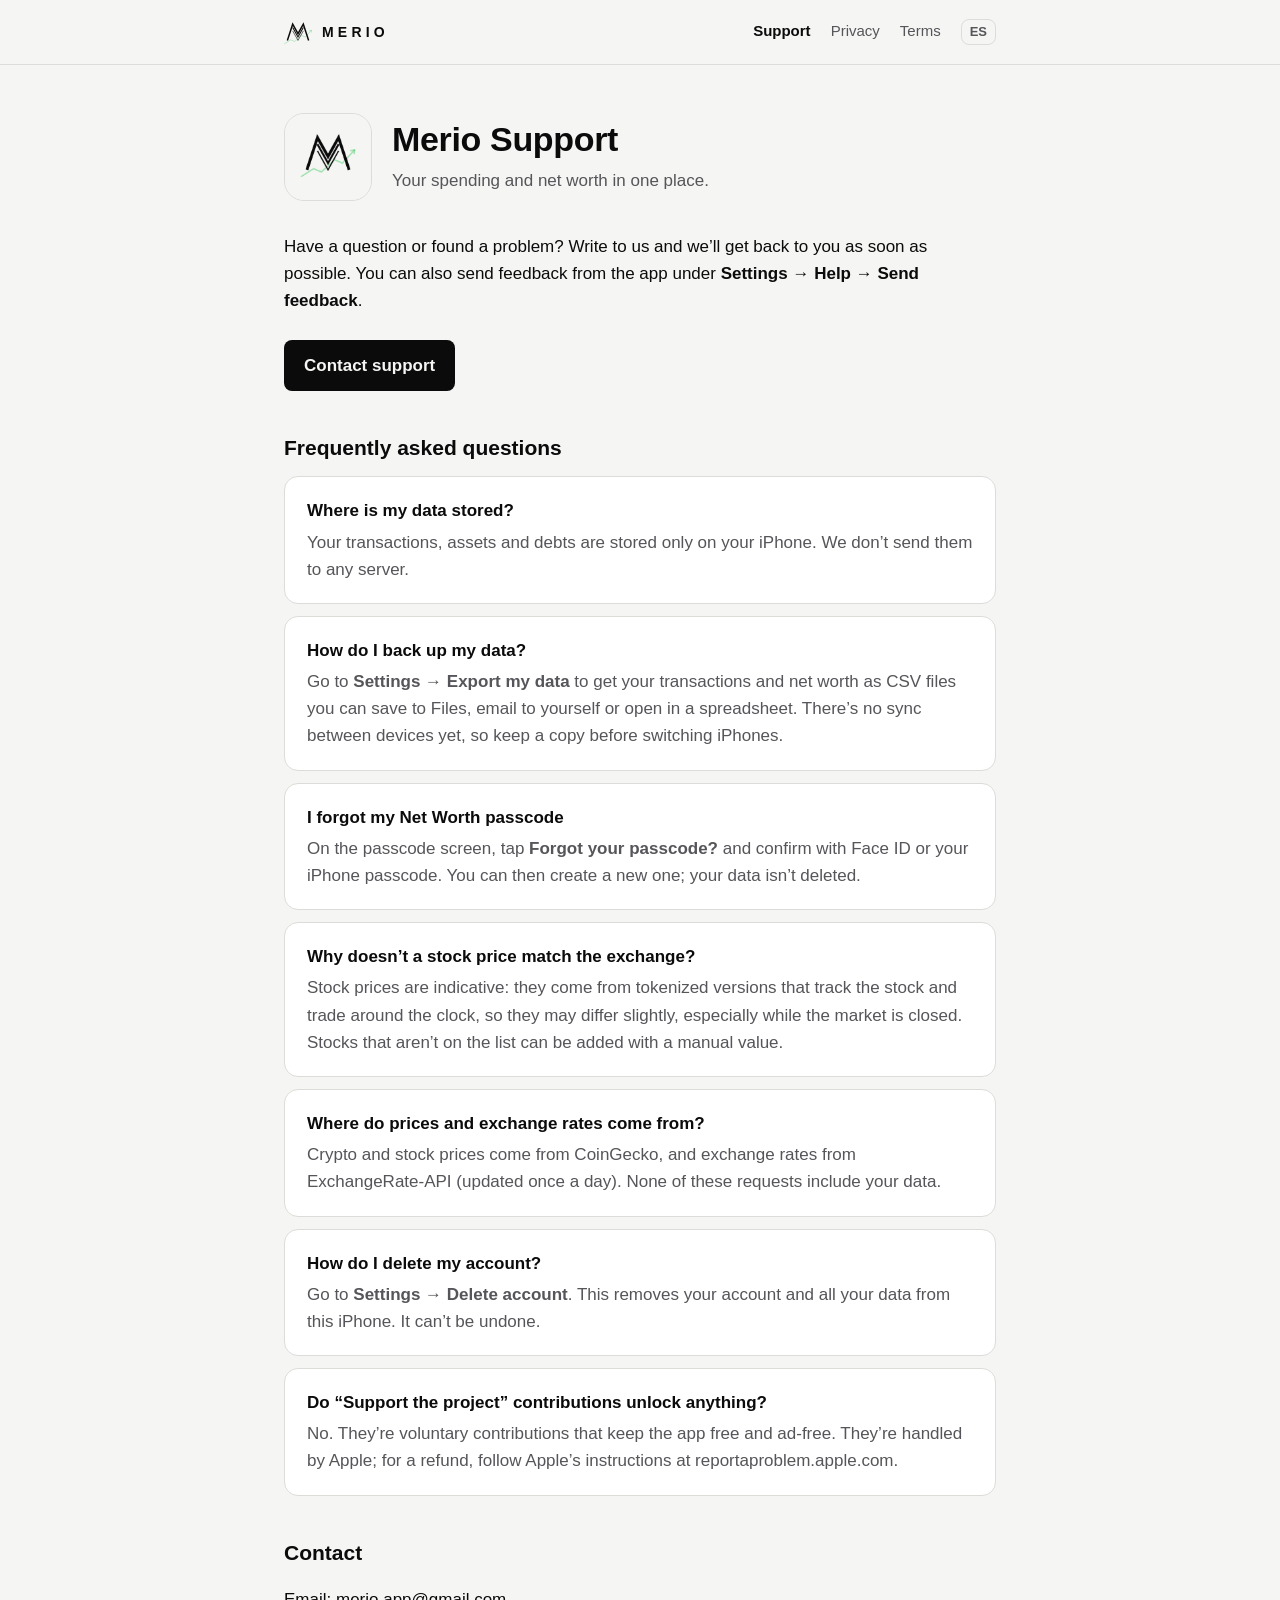
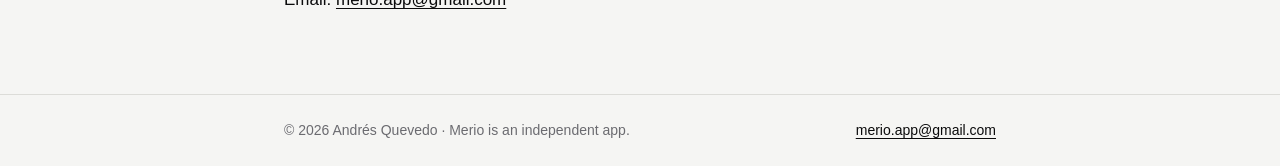
==== en/index.html @ aba3683f "Actualizar sitio de Merio (2026-11-23)" ====
<!doctype html>
<html lang="en">
<head>
<meta charset="utf-8">
<meta name="viewport" content="width=device-width,initial-scale=1">
<title>Support · Merio</title>
<meta name="description" content="Help and contact for Merio, the spending and net worth app.">
<link rel="icon" href="../icon.png">
<link rel="apple-touch-icon" href="../icon.png">
<link rel="alternate" hreflang="es" href="../">
<link rel="stylesheet" href="../style.css">
</head>
<body>
<header><div class="wrap"><a class="brand" href="../en/" aria-label="Merio"><svg class="mark" viewBox="0 0 100 100" fill="none" aria-hidden="true"><polyline points="2.00,92.00 24.00,78.00 38.00,84.00 62.00,62.00 76.00,68.00 98.00,44.00" stroke="#34C759" stroke-opacity="0.45" stroke-width="2.4" stroke-linecap="round" stroke-linejoin="round"/> <polyline points="97.01,50.93 98.00,44.00 91.18,45.59" stroke="#34C759" stroke-opacity="0.45" stroke-width="2.4" stroke-linecap="round" stroke-linejoin="round"/> <polyline points="12.00,80.00 31.00,22.00 50.00,56.00 69.00,22.00 88.00,80.00" stroke="currentColor" stroke-width="5.2" stroke-linejoin="miter"/> <polyline points="31.00,34.00 50.00,68.00 69.00,34.00" stroke="currentColor" stroke-width="3.6" stroke-linejoin="miter"/> <polyline points="31.00,46.00 50.00,80.00 69.00,46.00" stroke="currentColor" stroke-width="2.2" stroke-linejoin="miter"/></svg><span class="word">MERIO</span></a><nav><a href="../en/" aria-current=page>Support</a><a href="../en/privacy/">Privacy</a><a href="../en/terms/">Terms</a><a class="lang" href="../" hreflang="es" lang="es">ES</a></nav></div></header>
<main><div class="wrap">
<div class="hero"><img src="../icon.png" alt="Merio icon"><div><h1>Merio Support</h1><p class="lead">Your spending and net worth in one place.</p></div></div><p>Have a question or found a problem? Write to us and we’ll get back to you as soon as possible. You can also send feedback from the app under <strong>Settings → Help → Send feedback</strong>.</p><a class="contact" href="mailto:merio.app@gmail.com?subject=Merio">Contact support</a><h2>Frequently asked questions</h2><div class="faq"><div class="card"><h3>Where is my data stored?</h3><p>Your transactions, assets and debts are stored only on your iPhone. We don’t send them to any server.</p></div><div class="card"><h3>How do I back up my data?</h3><p>Go to <strong>Settings → Export my data</strong> to get your transactions and net worth as CSV files you can save to Files, email to yourself or open in a spreadsheet. There’s no sync between devices yet, so keep a copy before switching iPhones.</p></div><div class="card"><h3>I forgot my Net Worth passcode</h3><p>On the passcode screen, tap <strong>Forgot your passcode?</strong> and confirm with Face ID or your iPhone passcode. You can then create a new one; your data isn’t deleted.</p></div><div class="card"><h3>Why doesn’t a stock price match the exchange?</h3><p>Stock prices are indicative: they come from tokenized versions that track the stock and trade around the clock, so they may differ slightly, especially while the market is closed. Stocks that aren’t on the list can be added with a manual value.</p></div><div class="card"><h3>Where do prices and exchange rates come from?</h3><p>Crypto and stock prices come from CoinGecko, and exchange rates from ExchangeRate-API (updated once a day). None of these requests include your data.</p></div><div class="card"><h3>How do I delete my account?</h3><p>Go to <strong>Settings → Delete account</strong>. This removes your account and all your data from this iPhone. It can’t be undone.</p></div><div class="card"><h3>Do “Support the project” contributions unlock anything?</h3><p>No. They’re voluntary contributions that keep the app free and ad-free. They’re handled by Apple; for a refund, follow Apple’s instructions at reportaproblem.apple.com.</p></div></div><h2>Contact</h2><p>Email: <a href="mailto:merio.app@gmail.com">merio.app@gmail.com</a></p>
</div></main>
<footer><div class="wrap"><span>© 2026 Andrés Quevedo · Merio is an independent app.</span><span><a href="mailto:merio.app@gmail.com">merio.app@gmail.com</a></span></div></footer>
</body>
</html>
---- style.css ----
:root{color-scheme:light dark;--bg:#F5F5F3;--surface:#FFFFFF;--line:#DCDCD8;--text:#0B0B0C;--muted:#55555A;--faint:#6B6B70;--accent:#0B0B0C}
@media (prefers-color-scheme:dark){:root{--bg:#0B0B0C;--surface:#151517;--line:#2A2A2D;--text:#F4F4F2;--muted:#A3A3A7;--faint:#8A8A8E;--accent:#F4F4F2}}
*{box-sizing:border-box}
html{-webkit-text-size-adjust:100%}
body{margin:0;background:var(--bg);color:var(--text);font:17px/1.6 -apple-system,BlinkMacSystemFont,"SF Pro Text","Segoe UI",Roboto,Helvetica,Arial,sans-serif}
a{color:var(--text);text-underline-offset:3px}
.wrap{max-width:760px;margin:0 auto;padding:0 24px}
header{border-bottom:1px solid var(--line)}
header .wrap{display:flex;align-items:center;justify-content:space-between;height:64px}
.brand{display:flex;align-items:center;gap:10px;text-decoration:none;font-weight:600;letter-spacing:.3em;font-size:14px}
.mark{width:28px;height:28px;color:var(--text)}
nav{display:flex;gap:20px;font-size:15px}
nav a{text-decoration:none;color:var(--muted)}
nav a[aria-current=page]{color:var(--text);font-weight:600}
.lang{border:1px solid var(--line);border-radius:8px;padding:2px 8px;font-size:13px;font-weight:600;color:var(--muted)}
main{padding:48px 0 64px}
.hero{display:flex;align-items:center;gap:20px;margin-bottom:32px}
.hero img{width:88px;height:88px;border-radius:20px;border:1px solid var(--line)}
h1{font-size:34px;line-height:1.15;margin:0 0 8px;letter-spacing:-.01em}
h2{font-size:21px;margin:40px 0 8px}
h3{font-size:17px;margin:0 0 4px}
.lead{color:var(--muted);margin:0}
.updated{color:var(--faint);font-size:14px;margin:0 0 24px}
.card{background:var(--surface);border:1px solid var(--line);border-radius:14px;padding:20px 22px;margin:12px 0}
.faq .card p{margin:0;color:var(--muted)}
table{width:100%;border-collapse:collapse;font-size:15px;background:var(--surface);border:1px solid var(--line);border-radius:14px;overflow:hidden}
th,td{text-align:left;vertical-align:top;padding:12px 14px;border-bottom:1px solid var(--line)}
th{font-size:12px;letter-spacing:.06em;text-transform:uppercase;color:var(--faint)}
tr:last-child td{border-bottom:0}
ol li,ul li{margin:6px 0}
.contact{display:inline-block;margin-top:8px;padding:12px 20px;border-radius:8px;background:var(--accent);color:var(--bg);text-decoration:none;font-weight:600}
footer{border-top:1px solid var(--line);color:var(--faint);font-size:14px}
footer .wrap{padding:24px;display:flex;flex-wrap:wrap;gap:8px 20px;justify-content:space-between}
@media (max-width:560px){h1{font-size:28px}.wrap{padding:0 18px}.brand .word{display:none}nav{gap:14px;font-size:15px}
.hero{gap:14px}.hero img{width:64px;height:64px;border-radius:15px}
table,tbody,tr,td{display:block;width:100%}tr:first-child{display:none}tr{border-bottom:1px solid var(--line);padding:6px 0}tr:last-child{border-bottom:0}
td{border:0;padding:4px 14px}td:first-child{font-weight:600;padding-top:10px}td:last-child{padding-bottom:10px;color:var(--muted)}}
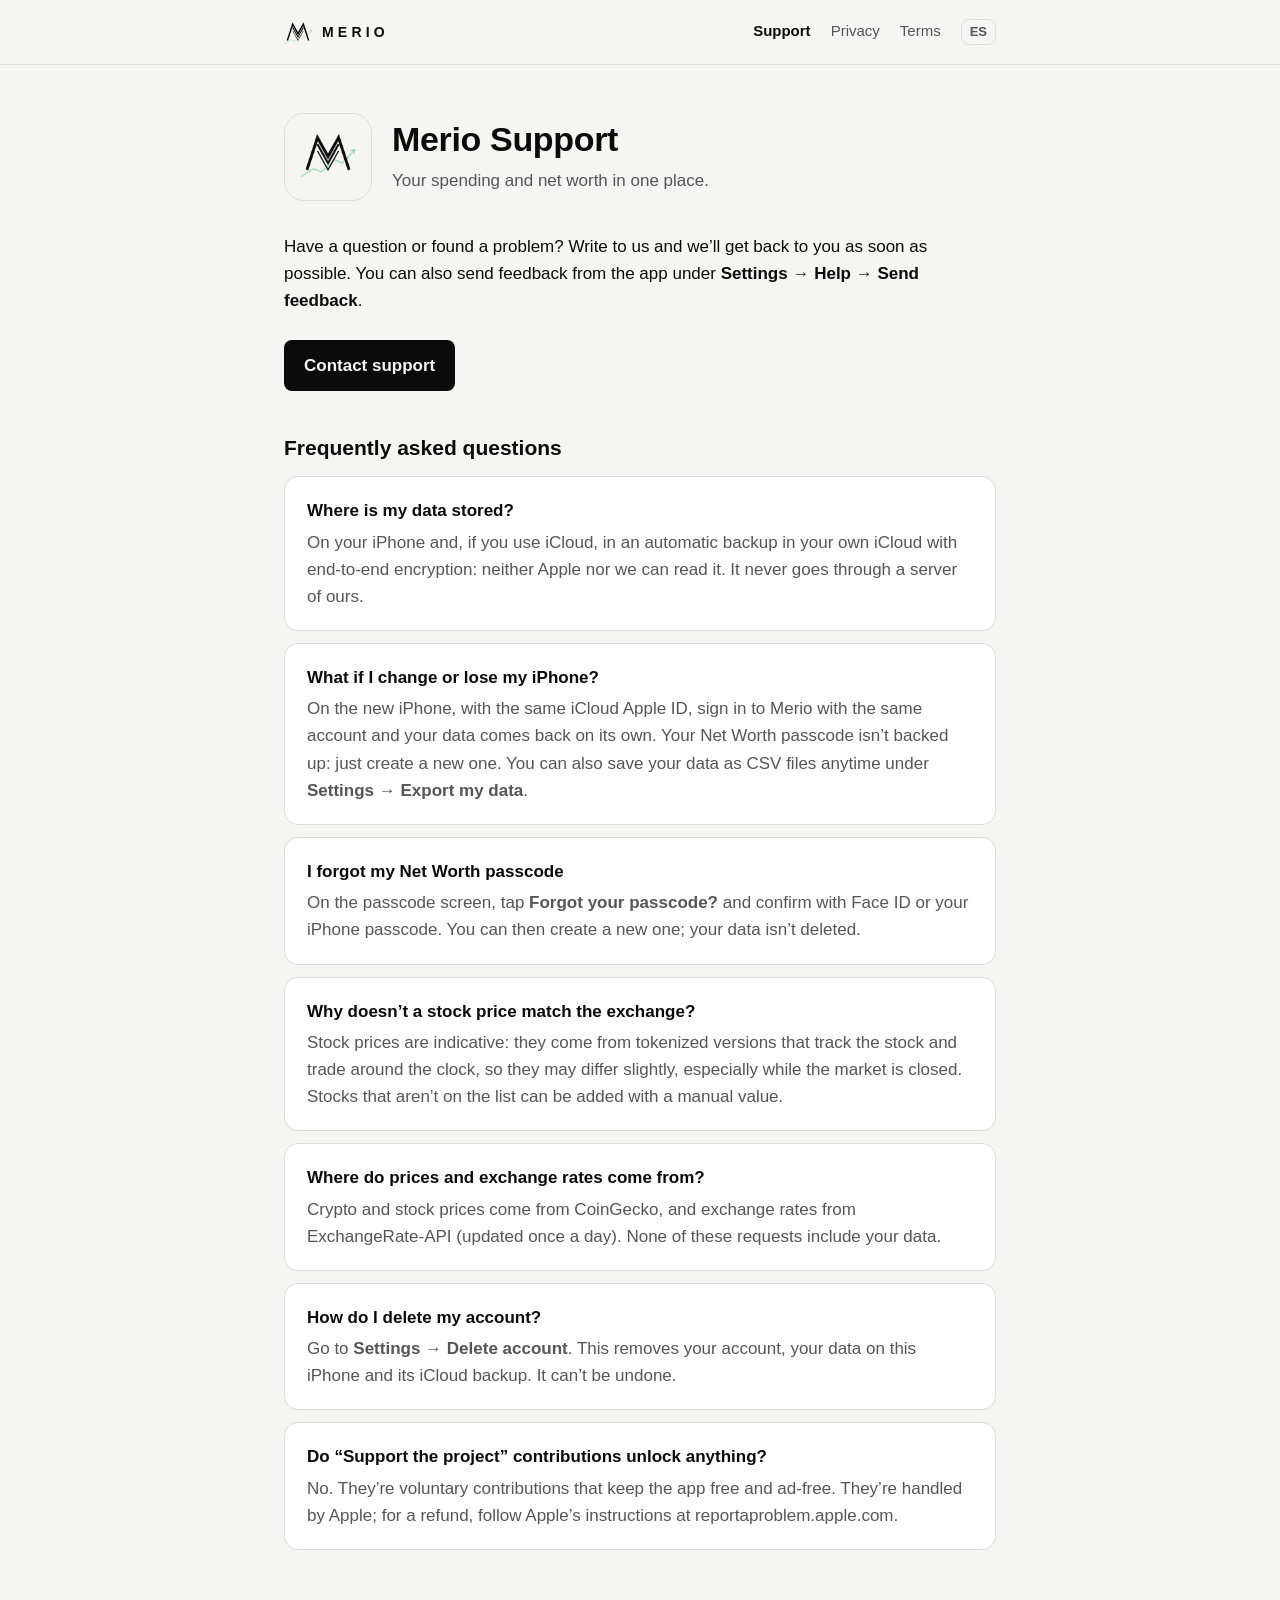
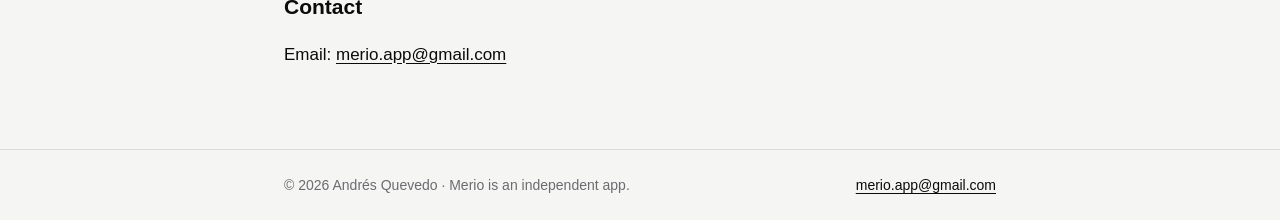
==== commit 4d049ce1: "Actualizar sitio de Merio (2026-11-24)" ====
--- a/en/index.html
+++ b/en/index.html
@@ -13,7 +13,7 @@
 <body>
 <header><div class="wrap"><a class="brand" href="../en/" aria-label="Merio"><svg class="mark" viewBox="0 0 100 100" fill="none" aria-hidden="true"><polyline points="2.00,92.00 24.00,78.00 38.00,84.00 62.00,62.00 76.00,68.00 98.00,44.00" stroke="#34C759" stroke-opacity="0.45" stroke-width="2.4" stroke-linecap="round" stroke-linejoin="round"/> <polyline points="97.01,50.93 98.00,44.00 91.18,45.59" stroke="#34C759" stroke-opacity="0.45" stroke-width="2.4" stroke-linecap="round" stroke-linejoin="round"/> <polyline points="12.00,80.00 31.00,22.00 50.00,56.00 69.00,22.00 88.00,80.00" stroke="currentColor" stroke-width="5.2" stroke-linejoin="miter"/> <polyline points="31.00,34.00 50.00,68.00 69.00,34.00" stroke="currentColor" stroke-width="3.6" stroke-linejoin="miter"/> <polyline points="31.00,46.00 50.00,80.00 69.00,46.00" stroke="currentColor" stroke-width="2.2" stroke-linejoin="miter"/></svg><span class="word">MERIO</span></a><nav><a href="../en/" aria-current=page>Support</a><a href="../en/privacy/">Privacy</a><a href="../en/terms/">Terms</a><a class="lang" href="../" hreflang="es" lang="es">ES</a></nav></div></header>
 <main><div class="wrap">
-<div class="hero"><img src="../icon.png" alt="Merio icon"><div><h1>Merio Support</h1><p class="lead">Your spending and net worth in one place.</p></div></div><p>Have a question or found a problem? Write to us and we’ll get back to you as soon as possible. You can also send feedback from the app under <strong>Settings → Help → Send feedback</strong>.</p><a class="contact" href="mailto:merio.app@gmail.com?subject=Merio">Contact support</a><h2>Frequently asked questions</h2><div class="faq"><div class="card"><h3>Where is my data stored?</h3><p>Your transactions, assets and debts are stored only on your iPhone. We don’t send them to any server.</p></div><div class="card"><h3>How do I back up my data?</h3><p>Go to <strong>Settings → Export my data</strong> to get your transactions and net worth as CSV files you can save to Files, email to yourself or open in a spreadsheet. There’s no sync between devices yet, so keep a copy before switching iPhones.</p></div><div class="card"><h3>I forgot my Net Worth passcode</h3><p>On the passcode screen, tap <strong>Forgot your passcode?</strong> and confirm with Face ID or your iPhone passcode. You can then create a new one; your data isn’t deleted.</p></div><div class="card"><h3>Why doesn’t a stock price match the exchange?</h3><p>Stock prices are indicative: they come from tokenized versions that track the stock and trade around the clock, so they may differ slightly, especially while the market is closed. Stocks that aren’t on the list can be added with a manual value.</p></div><div class="card"><h3>Where do prices and exchange rates come from?</h3><p>Crypto and stock prices come from CoinGecko, and exchange rates from ExchangeRate-API (updated once a day). None of these requests include your data.</p></div><div class="card"><h3>How do I delete my account?</h3><p>Go to <strong>Settings → Delete account</strong>. This removes your account and all your data from this iPhone. It can’t be undone.</p></div><div class="card"><h3>Do “Support the project” contributions unlock anything?</h3><p>No. They’re voluntary contributions that keep the app free and ad-free. They’re handled by Apple; for a refund, follow Apple’s instructions at reportaproblem.apple.com.</p></div></div><h2>Contact</h2><p>Email: <a href="mailto:merio.app@gmail.com">merio.app@gmail.com</a></p>
+<div class="hero"><img src="../icon.png" alt="Merio icon"><div><h1>Merio Support</h1><p class="lead">Your spending and net worth in one place.</p></div></div><p>Have a question or found a problem? Write to us and we’ll get back to you as soon as possible. You can also send feedback from the app under <strong>Settings → Help → Send feedback</strong>.</p><a class="contact" href="mailto:merio.app@gmail.com?subject=Merio">Contact support</a><h2>Frequently asked questions</h2><div class="faq"><div class="card"><h3>Where is my data stored?</h3><p>On your iPhone and, if you use iCloud, in an automatic backup in your own iCloud with end-to-end encryption: neither Apple nor we can read it. It never goes through a server of ours.</p></div><div class="card"><h3>What if I change or lose my iPhone?</h3><p>On the new iPhone, with the same iCloud Apple ID, sign in to Merio with the same account and your data comes back on its own. Your Net Worth passcode isn’t backed up: just create a new one. You can also save your data as CSV files anytime under <strong>Settings → Export my data</strong>.</p></div><div class="card"><h3>I forgot my Net Worth passcode</h3><p>On the passcode screen, tap <strong>Forgot your passcode?</strong> and confirm with Face ID or your iPhone passcode. You can then create a new one; your data isn’t deleted.</p></div><div class="card"><h3>Why doesn’t a stock price match the exchange?</h3><p>Stock prices are indicative: they come from tokenized versions that track the stock and trade around the clock, so they may differ slightly, especially while the market is closed. Stocks that aren’t on the list can be added with a manual value.</p></div><div class="card"><h3>Where do prices and exchange rates come from?</h3><p>Crypto and stock prices come from CoinGecko, and exchange rates from ExchangeRate-API (updated once a day). None of these requests include your data.</p></div><div class="card"><h3>How do I delete my account?</h3><p>Go to <strong>Settings → Delete account</strong>. This removes your account, your data on this iPhone and its iCloud backup. It can’t be undone.</p></div><div class="card"><h3>Do “Support the project” contributions unlock anything?</h3><p>No. They’re voluntary contributions that keep the app free and ad-free. They’re handled by Apple; for a refund, follow Apple’s instructions at reportaproblem.apple.com.</p></div></div><h2>Contact</h2><p>Email: <a href="mailto:merio.app@gmail.com">merio.app@gmail.com</a></p>
 </div></main>
 <footer><div class="wrap"><span>© 2026 Andrés Quevedo · Merio is an independent app.</span><span><a href="mailto:merio.app@gmail.com">merio.app@gmail.com</a></span></div></footer>
 </body>
